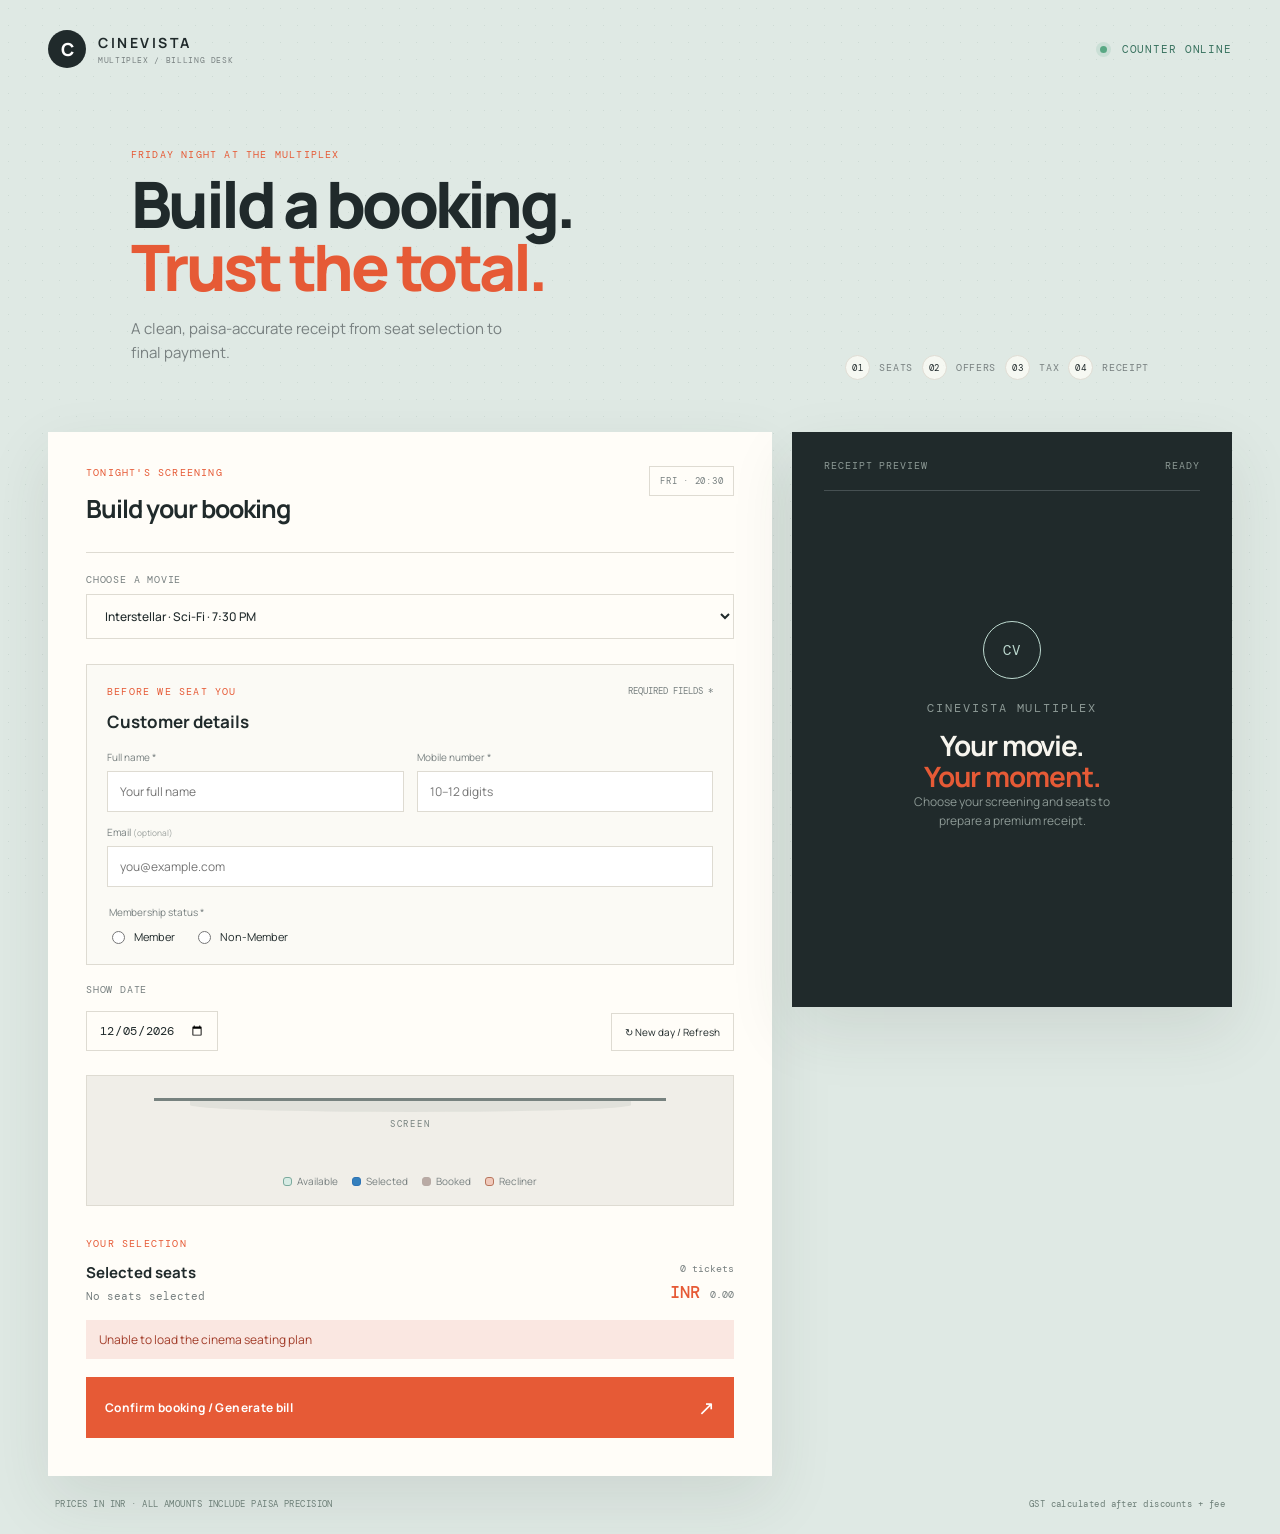
==== index.html @ 0a4f2392 "Complete cinema pricing and booking engine" ====
<!doctype html>
<html lang="en">
<head>
  <meta charset="utf-8">
  <meta name="viewport" content="width=device-width, initial-scale=1">
  <title>CineVista Multiplex | Billing Desk</title>
  <link rel="preconnect" href="https://fonts.googleapis.com">
  <link rel="preconnect" href="https://fonts.gstatic.com" crossorigin>
  <link href="https://fonts.googleapis.com/css2?family=DM+Mono:wght@400;500&family=Manrope:wght@400;500;600;700;800&display=swap" rel="stylesheet">
  <link rel="stylesheet" href="/styles.css">
</head>
<body>
  <main class="shell">
    <header class="topbar">
      <a class="brand" href="/" aria-label="CineVista billing desk home">
        <span class="brand-mark">C</span>
        <span>
          <strong>CINEVISTA</strong>
          <small>MULTIPLEX / BILLING DESK</small>
        </span>
      </a>
      <div class="status"><span class="status-dot"></span> Counter online</div>
    </header>

    <section class="intro">
      <div>
        <p class="eyebrow">Friday night at the multiplex</p>
        <h1>Build a booking.<br><em>Trust the total.</em></h1>
        <p class="intro-copy">A clean, paisa-accurate receipt from seat selection to final payment.</p>
      </div>
      <div class="flow-note">
        <span>01</span> seats
        <span>02</span> offers
        <span>03</span> tax
        <span>04</span> receipt
      </div>
    </section>

    <section class="workspace" aria-label="Booking calculator">
      <div class="booking-panel">
        <div class="panel-heading">
          <div>
            <p class="eyebrow">Tonight's screening</p>
            <h2>Build your booking</h2>
          </div>
            <span class="date-chip">FRI · 20:30</span>
        </div>

          <label class="movie-picker">
            <span class="field-label">Choose a movie</span>
            <select id="movie">
              <option value="interstellar">Interstellar · Sci-Fi · 7:30 PM</option>
              <option value="midnight-run">Midnight Run · Thriller · 9:45 PM</option>
              <option value="the-last-laugh">The Last Laugh · Comedy · 6:15 PM</option>
            </select>
          </label>

        <section class="customer-card" aria-labelledby="customer-heading">
          <div class="section-heading"><div><p class="eyebrow">Before we seat you</p><h3 id="customer-heading">Customer details</h3></div><span class="required-note">Required fields *</span></div>
          <div class="customer-grid">
            <label><span>Full name *</span><input id="customer-name" type="text" autocomplete="name" placeholder="Your full name"></label>
            <label><span>Mobile number *</span><input id="customer-mobile" type="tel" inputmode="numeric" autocomplete="tel" placeholder="10–12 digits"></label>
            <label class="email-field"><span>Email <small>(optional)</small></span><input id="customer-email" type="email" autocomplete="email" placeholder="you@example.com"></label>
          </div>
          <fieldset class="membership-field"><legend>Membership status *</legend><label><input type="radio" name="membership" value="Member"> Member</label><label><input type="radio" name="membership" value="Non-Member"> Non-Member</label></fieldset>
        </section>

        <div class="show-controls">
          <label><span class="field-label">Show date</span><input id="show-date" type="date"></label>
          <button id="new-day" class="new-day" type="button">↻ New day / Refresh</button>
        </div>

        <section class="auditorium" aria-label="Cinema seat selection">
          <div class="screen"><span>SCREEN</span></div>
          <div id="seat-map" class="seat-map" aria-label="Available cinema seats"></div>
          <div class="seat-legend">
            <span><i class="legend-dot available"></i>Available</span>
            <span><i class="legend-dot selected"></i>Selected</span>
            <span><i class="legend-dot booked"></i>Booked</span>
            <span><i class="legend-dot recliner-dot"></i>Recliner</span>
          </div>
        </section>

        <section class="selection-summary">
          <div>
            <p class="eyebrow">Your selection</p>
            <h3>Selected seats</h3>
            <p id="selected-seats">No seats selected</p>
          </div>
          <div class="selection-total"><span id="selected-count">0 tickets</span><strong>INR <span id="live-total">0.00</span></strong></div>
        </section>

        <div id="error" class="error" role="alert" hidden></div>
        <button id="calculate" class="calculate-button" type="button">
          <span>Confirm booking / Generate bill</span><span class="arrow">↗</span>
        </button>
      </div>

      <aside class="receipt-panel" aria-live="polite">
        <div class="receipt-topline"><span>RECEIPT PREVIEW</span><span id="receipt-id">READY</span></div>
        <div id="empty-receipt" class="empty-receipt">
          <div class="cinevista-seal">CV</div>
          <p class="empty-kicker">CINEVISTA MULTIPLEX</p>
          <h2>Your movie.<br><em>Your moment.</em></h2>
          <p>Choose your screening and seats to prepare a premium receipt.</p>
        </div>
        <div id="receipt" hidden>
          <div class="receipt-branding">
            <div class="receipt-logo">CV</div>
            <div><p class="eyebrow">CineVista Multiplex</p><h2>Your Movie. Your Moment.</h2></div>
          </div>
          <div class="receipt-meta">
            <span>BOOKING ID <strong id="receipt-number">CVM-000000-000</strong></span>
            <span><strong id="booking-date">--</strong> · <strong id="booking-time">--</strong></span>
          </div>
          <div class="customer-receipt"><p class="eyebrow">Customer details</p><strong id="receipt-customer-name">--</strong><span id="receipt-customer-contact">--</span><span id="receipt-customer-membership">--</span></div>
          <div class="movie-summary">
            <div><p class="eyebrow">Now screening</p><h2 id="movie-name">Interstellar</h2><p id="movie-genre" class="genre-label">Sci-Fi</p></div>
            <div class="movie-facts"><span>DATE <strong id="show-date-receipt">--</strong></span><span>SHOW <strong id="show-time">7:30 PM</strong></span><span>TICKETS <strong id="ticket-count">0 tickets</strong></span><span>STATUS <strong id="payment-status">Payment pending</strong></span></div>
          </div>
          <div class="seat-receipt"><span>SEATS</span><strong id="receipt-seats">--</strong><small id="receipt-categories">--</small></div>
          <div class="ticket-heading"><span>SEAT TIER / TICKETS</span><span>AMOUNT</span></div>
          <div id="line-items" class="line-items"></div>
          <div class="receipt-divider"></div>
          <div class="calculation-rows">
            <div><span>Base ticket total</span><strong>INR <span id="base-ticket-total">0.00</span></strong></div>
            <div class="discount"><span>Festival discount</span><strong>− INR <span id="festival-discount">0.00</span></strong></div>
            <div class="discount"><span>Member discount</span><strong>− INR <span id="member-discount">0.00</span></strong></div>
            <div><span>Discounted subtotal</span><strong>INR <span id="discounted-subtotal">0.00</span></strong></div>
            <div><span>Convenience fee</span><strong>INR <span id="convenience-fee">0.00</span></strong></div>
            <div><span>GST <small>(18%)</small></span><strong>INR <span id="gst">0.00</span></strong></div>
          </div>
          <div class="total-row"><span>Final payable amount</span><strong>INR <span id="final-total">0.00</span></strong></div>
          <div class="experience"><span class="experience-icon" id="experience-icon">✦</span><span><strong>Great Choice for Your Movie Night!</strong><small><span id="experience-label">Mind Bending</span> · A perfect match for tonight.</small></span></div>
          <p class="thank-you">Thank you for choosing CineVista Multiplex.<br>Enjoy your movie!</p>
          <div class="receipt-actions"><button id="print-receipt" class="print-receipt" type="button">Print Receipt <span>↗</span></button><button id="new-booking" class="new-booking" type="button">New booking</button></div>
        </div>
      </aside>
    </section>

    <footer><span>PRICES IN INR · ALL AMOUNTS INCLUDE PAISA PRECISION</span><span>GST calculated after discounts + fee</span></footer>
  </main>
  <script src="/app.js"></script>
</body>
</html>
---- styles.css ----
:root {
  --ink: #202a2b;
  --muted: #788080;
  --paper: #f4f0e8;
  --panel: #fffdf8;
  --line: #dedbd2;
  --accent: #e65a36;
  --accent-dark: #b64024;
  --mint: #bddad0;
  --gold: #e3b646;
  --shadow: 0 24px 60px rgba(50, 54, 48, .10);
}

* { box-sizing: border-box; }

body {
  margin: 0;
  color: var(--ink);
  background: #dfe9e4;
  font-family: "Manrope", sans-serif;
  min-width: 320px;
}

body::before {
  content: "";
  position: fixed;
  inset: 0;
  pointer-events: none;
  opacity: .32;
  background-image: radial-gradient(#aabdb5 0.7px, transparent 0.7px);
  background-size: 17px 17px;
}

.shell { max-width: 1280px; margin: 0 auto; padding: 30px 48px 24px; position: relative; }

.topbar { display: flex; align-items: center; justify-content: space-between; }
.brand { display: flex; align-items: center; gap: 12px; color: var(--ink); text-decoration: none; }
.brand-mark { display: grid; place-items: center; width: 38px; height: 38px; color: white; background: var(--ink); border-radius: 50%; font-weight: 800; font-size: 18px; }
.brand strong, .brand small { display: block; }
.brand strong { letter-spacing: .18em; font-size: 14px; }
.brand small { margin-top: 3px; color: var(--muted); font-family: "DM Mono", monospace; font-size: 8px; letter-spacing: .08em; }
.status { color: #39725f; font-family: "DM Mono", monospace; font-size: 11px; text-transform: uppercase; letter-spacing: .08em; }
.status-dot { display: inline-block; width: 7px; height: 7px; margin-right: 7px; border-radius: 50%; background: #59a884; box-shadow: 0 0 0 4px rgba(89, 168, 132, .15); }

.intro { display: flex; justify-content: space-between; align-items: flex-end; padding: 80px 7% 52px; }
.eyebrow { margin: 0 0 12px; color: var(--accent); font-family: "DM Mono", monospace; font-size: 10px; letter-spacing: .12em; text-transform: uppercase; }
h1, h2, h3, p { margin-top: 0; }
h1 { margin-bottom: 19px; font-size: clamp(42px, 5vw, 72px); line-height: .98; letter-spacing: -.055em; font-weight: 800; }
h1 em { color: var(--accent); font-style: normal; }
.intro-copy { max-width: 380px; color: var(--muted); font-size: 15px; line-height: 1.6; }
.flow-note { display: flex; gap: 9px; align-items: center; color: var(--muted); font-family: "DM Mono", monospace; font-size: 10px; text-transform: uppercase; letter-spacing: .07em; }
.flow-note span { display: grid; place-items: center; width: 25px; height: 25px; color: var(--ink); background: rgba(255,253,248,.7); border: 1px solid var(--line); border-radius: 50%; font-size: 9px; }

.workspace { display: grid; grid-template-columns: minmax(0, 1.4fr) minmax(350px, .85fr); gap: 20px; align-items: start; }
.booking-panel, .receipt-panel { background: var(--panel); box-shadow: var(--shadow); }
.booking-panel { padding: 34px 38px 38px; }
.receipt-panel { min-height: 575px; padding: 27px 32px 32px; background: var(--ink); color: #f7f5ee; }
.panel-heading { display: flex; justify-content: space-between; align-items: flex-start; padding-bottom: 26px; border-bottom: 1px solid var(--line); }
h2 { margin-bottom: 0; font-size: 25px; letter-spacing: -.04em; }
.date-chip, .count-badge { border: 1px solid var(--line); padding: 8px 10px; color: var(--muted); font-family: "DM Mono", monospace; font-size: 9px; letter-spacing: .08em; }
.movie-picker { display: block; padding: 20px 0 5px; }
.field-label { display: block; margin-bottom: 8px; color: var(--muted); font: 10px "DM Mono", monospace; letter-spacing: .08em; text-transform: uppercase; }
.movie-picker select { width: 100%; padding: 12px 14px; border: 1px solid var(--line); outline: 0; color: var(--ink); background: #fffdf8; font: 500 12px "Manrope", sans-serif; }
.movie-picker select:focus { border-color: var(--accent); }
.customer-card { margin-top: 20px; padding: 20px; border: 1px solid var(--line); background: #fbfaf5; }
.section-heading { display: flex; justify-content: space-between; align-items: start; gap: 12px; }
.section-heading h3 { margin: 0; font-size: 17px; }
.required-note { color: var(--muted); font: 9px "DM Mono", monospace; text-transform: uppercase; }
.customer-grid { display: grid; grid-template-columns: 1fr 1fr; gap: 13px; margin-top: 17px; }
.customer-grid label { display: grid; gap: 7px; color: var(--muted); font-size: 10px; }
.customer-grid .email-field { grid-column: 1 / -1; }
.customer-grid small { color: #9aa09d; }
.customer-grid input { width: 100%; padding: 11px 12px; border: 1px solid var(--line); outline: 0; color: var(--ink); background: white; font: 12px "Manrope", sans-serif; }
.customer-grid input:focus { border-color: var(--accent); box-shadow: 0 0 0 3px rgba(230, 90, 54, .1); }
.membership-field { display: flex; gap: 18px; margin: 18px 0 0; padding: 0; border: 0; color: var(--muted); font-size: 11px; }
.membership-field legend { width: 100%; margin-bottom: 9px; color: var(--muted); font-size: 10px; }
.membership-field label { display: flex; align-items: center; gap: 6px; color: var(--ink); cursor: pointer; }
.membership-field input { accent-color: var(--accent); }
.show-controls { display: flex; align-items: end; justify-content: space-between; gap: 15px; margin-top: 18px; }
.show-controls label { display: grid; gap: 7px; }
.show-controls input { padding: 10px 12px; border: 1px solid var(--line); color: var(--ink); background: #fffdf8; font: 12px "DM Mono", monospace; }
.new-day { padding: 11px 13px; border: 1px solid var(--line); color: var(--ink); background: #fffdf8; cursor: pointer; font: 10px "Manrope", sans-serif; }
.new-day:hover { border-color: var(--accent); color: var(--accent); }
.auditorium { margin: 24px 0 13px; padding: 22px 18px 17px; background: #f0eee8; border: 1px solid var(--line); }
.screen { position: relative; height: 34px; margin: 0 8% 24px; border-top: 3px solid #77827f; text-align: center; }
.screen::before { content: ""; position: absolute; top: -3px; left: 7%; right: 7%; height: 14px; border-radius: 0 0 50% 50%; background: rgba(119, 130, 127, .12); }
.screen span { position: relative; top: 9px; color: #77827f; font: 9px "DM Mono", monospace; letter-spacing: .2em; }
.seat-map { display: grid; gap: 9px; }
.seat-row { display: flex; align-items: center; gap: 9px; }
.row-label { width: 14px; color: var(--muted); font: 10px "DM Mono", monospace; text-align: center; }
.seat-cluster { display: grid; grid-template-columns: repeat(4, minmax(27px, 1fr)) 18px repeat(3, minmax(27px, 1fr)); gap: 7px; flex: 1; }
.seat { min-width: 27px; aspect-ratio: 1.15; padding: 0; border: 1px solid #7baa9d; border-radius: 5px 5px 8px 8px; color: #356d5f; background: #d7ebe4; cursor: pointer; font: 10px "DM Mono", monospace; transition: transform .15s, background .15s; }
.seat:hover:not(:disabled) { transform: translateY(-2px); background: #c2e2d8; }
.seat.is-selected { border-color: #2d73b5; color: white; background: #347fbd; box-shadow: 0 0 0 3px rgba(52, 127, 189, .18); }
.seat.is-booked { border-color: #b7aaa4; color: #fff; background: #b9aaa4; cursor: not-allowed; opacity: .75; }
.seat-gold { border-color: #c89d33; color: #896715; background: #f8e8b1; }
.seat-gold.is-selected { border-color: #2d73b5; color: white; background: #347fbd; }
.seat-recliner { min-width: 33px; border-color: #b8755c; color: #914b36; background: #f0c9bb; }
.seat-recliner.is-selected { border-color: #2d73b5; color: white; background: #347fbd; }
.seat-aisle { display: block; }
.seat-legend { display: flex; flex-wrap: wrap; justify-content: center; gap: 14px; margin-top: 18px; color: var(--muted); font-size: 10px; }
.seat-legend span { display: inline-flex; align-items: center; gap: 5px; }
.legend-dot { display: inline-block; width: 9px; height: 9px; border: 1px solid; border-radius: 3px; }
.legend-dot.available { border-color: #7baa9d; background: #d7ebe4; }
.legend-dot.selected { border-color: #2d73b5; background: #347fbd; }
.legend-dot.booked { border-color: #b7aaa4; background: #b9aaa4; }
.legend-dot.recliner-dot { border-color: #b8755c; background: #f0c9bb; }
.selection-summary { display: flex; justify-content: space-between; align-items: end; gap: 15px; padding: 18px 0 23px; border-bottom: 1px solid var(--line); }
.selection-summary h3 { margin: 0 0 6px; font-size: 15px; }
.selection-summary p:last-child { margin: 0; color: var(--muted); font: 11px "DM Mono", monospace; }
.selection-total { display: grid; gap: 6px; text-align: right; }
.selection-total span { color: var(--muted); font: 10px "DM Mono", monospace; }
.selection-total strong { color: var(--accent); font: 500 17px "DM Mono", monospace; }

.tier-list { padding: 9px 0; }
.tier-row { display: grid; grid-template-columns: 12px minmax(100px, 1fr) auto 114px; gap: 16px; align-items: center; padding: 19px 0; border-bottom: 1px solid var(--line); }
.tier-swatch { width: 8px; height: 42px; border-radius: 5px; }
.silver { background: #aeb7b6; }
.gold { background: var(--gold); }
.recliner { background: #c97b61; }
.tier-info h3 { margin: 0 0 4px; font-size: 15px; }
.tier-info p, .tier-price small { margin: 0; color: var(--muted); font-size: 11px; }
.tier-price { text-align: right; font-family: "DM Mono", monospace; font-size: 12px; }
.tier-price small { display: block; margin-top: 3px; font-family: "Manrope", sans-serif; font-size: 9px; }
.stepper { display: flex; align-items: center; justify-content: space-between; height: 38px; border: 1px solid var(--line); }
.stepper-button { width: 34px; height: 100%; border: 0; color: var(--accent); background: transparent; cursor: pointer; font-size: 20px; }
.stepper-button:hover { background: #f4e9e3; }
.quantity { width: 42px; border: 0; outline: 0; color: var(--ink); background: transparent; text-align: center; font: 500 13px "DM Mono", monospace; }
.quantity::-webkit-inner-spin-button { appearance: none; }

.member-option { display: flex; align-items: center; gap: 12px; margin: 25px 0 27px; cursor: pointer; }
.member-option input { position: absolute; opacity: 0; }
.custom-check { display: grid; place-items: center; width: 23px; height: 23px; border: 1px solid #bfc5be; color: transparent; font-size: 14px; }
.member-option input:checked + .custom-check { border-color: var(--accent); color: white; background: var(--accent); }
.member-option strong, .member-option small { display: block; }
.member-option strong { font-size: 12px; }
.member-option small { margin-top: 3px; color: var(--muted); font-size: 11px; }
.calculate-button { display: flex; align-items: center; justify-content: space-between; width: 100%; padding: 17px 19px; border: 0; color: white; background: var(--accent); cursor: pointer; font: 700 12px "Manrope", sans-serif; letter-spacing: .03em; }
.calculate-button:hover { background: var(--accent-dark); }
.calculate-button:disabled { opacity: .65; cursor: wait; }
.arrow { font-size: 20px; font-weight: 400; }
.error { margin: -7px 0 18px; padding: 11px 13px; color: #a23d2a; background: #fae7e1; font-size: 12px; }

.receipt-topline { display: flex; justify-content: space-between; padding-bottom: 18px; color: #8c9995; border-bottom: 1px solid #465052; font: 10px "DM Mono", monospace; letter-spacing: .09em; }
.empty-receipt { display: grid; place-items: center; align-content: center; min-height: 480px; text-align: center; }
.receipt-icon { display: grid; place-items: center; width: 42px; height: 42px; margin-bottom: 20px; border: 1px solid #63716e; color: #bddad0; border-radius: 50%; font-size: 22px; }
.cinevista-seal, .receipt-logo { display: grid; place-items: center; border: 1px solid var(--mint); color: var(--mint); border-radius: 50%; font-family: "DM Mono", monospace; letter-spacing: .08em; }
.cinevista-seal { width: 58px; height: 58px; margin-bottom: 20px; font-size: 14px; }
.empty-kicker { margin-bottom: 12px; color: var(--mint); font: 10px "DM Mono", monospace; letter-spacing: .16em; }
.empty-receipt h2 { color: #f7f5ee; font-size: 28px; line-height: 1.1; }
.empty-receipt h2 em { color: var(--accent); font-style: normal; }
.empty-receipt p { max-width: 220px; color: #8c9995; font-size: 12px; line-height: 1.6; }
#receipt { animation: reveal .35s ease-out; }
@keyframes reveal { from { opacity: 0; transform: translateY(7px); } to { opacity: 1; transform: translateY(0); } }
.receipt-branding { display: flex; align-items: center; gap: 12px; padding: 25px 0 17px; }
.receipt-logo { width: 42px; height: 42px; font-size: 11px; }
.receipt-branding h2 { color: var(--mint); font-size: 15px; letter-spacing: .01em; }
.receipt-branding .eyebrow { margin-bottom: 5px; }
.receipt-meta { display: flex; justify-content: space-between; gap: 10px; padding: 11px 0; border-top: 1px solid #465052; border-bottom: 1px solid #465052; color: #8c9995; font: 9px "DM Mono", monospace; letter-spacing: .04em; }
.receipt-meta strong { color: #f7f5ee; font-weight: 500; }
.customer-receipt { display: grid; gap: 4px; padding: 13px 0 4px; color: #aeb9b5; font-size: 10px; }
.customer-receipt .eyebrow { margin-bottom: 3px; color: var(--mint); }
.customer-receipt strong { color: #f7f5ee; font-size: 13px; }
.movie-summary { display: flex; justify-content: space-between; gap: 12px; padding: 22px 0 17px; }
.movie-summary h2 { color: #fffdf8; font-size: 22px; }
.movie-summary .eyebrow { margin-bottom: 7px; color: var(--mint); }
.genre-label { margin: 5px 0 0; color: var(--accent); font: 10px "DM Mono", monospace; letter-spacing: .1em; text-transform: uppercase; }
.movie-facts { display: grid; align-content: center; gap: 9px; color: #8c9995; font: 9px "DM Mono", monospace; text-align: right; }
.movie-facts strong { display: block; margin-top: 4px; color: #f7f5ee; font-weight: 500; }
.seat-receipt { display: grid; gap: 6px; margin-bottom: 17px; padding: 12px 13px; border-left: 3px solid var(--mint); background: #263334; }
.seat-receipt span { color: #8c9995; font: 9px "DM Mono", monospace; letter-spacing: .1em; }
.seat-receipt strong { color: #f7f5ee; font: 500 14px "DM Mono", monospace; }
.seat-receipt small { color: #aeb9b5; font-size: 10px; }
.count-badge { border-color: #53605e; color: #bcc7c2; }
.ticket-heading { display: flex; justify-content: space-between; padding: 0 0 7px; color: #75827f; font: 9px "DM Mono", monospace; letter-spacing: .08em; }
.line-items { color: #f7f5ee; font-size: 12px; }
.line-item, .calculation-rows div { display: flex; justify-content: space-between; gap: 12px; padding: 7px 0; }
.line-item span:last-child, .calculation-rows strong { font-family: "DM Mono", monospace; font-size: 11px; font-weight: 500; }
.line-item small { color: #8c9995; }
.receipt-divider { margin: 14px 0 9px; border-top: 1px dashed #52605e; }
.calculation-rows { color: #aeb9b5; font-size: 11px; }
.calculation-rows strong { color: #f7f5ee; }
.calculation-rows .discount, .calculation-rows .discount strong { color: #e7a28f; }
.calculation-rows small { color: #8c9995; font-size: 9px; }
.total-row { display: flex; justify-content: space-between; align-items: end; margin-top: 19px; padding-top: 20px; border-top: 1px solid #53605e; color: #bddad0; font-size: 12px; }
.total-row strong { color: #fffdf8; font: 500 25px "DM Mono", monospace; }
.experience { display: flex; align-items: center; gap: 10px; margin-top: 22px; padding: 13px; border: 1px solid #53605e; color: #f7f5ee; }
.experience-icon { display: grid; place-items: center; width: 28px; height: 28px; color: var(--ink); background: var(--mint); border-radius: 50%; font-size: 14px; }
.experience strong, .experience small { display: block; }
.experience strong { font-size: 11px; }
.experience small { margin-top: 4px; color: #9eaaa6; font-size: 10px; }
.thank-you { margin: 18px 0 0; color: #8c9995; font-size: 10px; line-height: 1.7; text-align: center; }
.receipt-actions { display: grid; grid-template-columns: 1fr 1fr; gap: 8px; margin-top: 19px; }
.print-receipt { padding: 12px; border: 0; color: var(--ink); background: var(--mint); cursor: pointer; font: 700 11px "Manrope", sans-serif; }
.print-receipt:hover { background: #d8eee6; }
.new-booking { width: 100%; margin-top: 25px; padding: 12px; border: 1px solid #53605e; color: #bddad0; background: transparent; cursor: pointer; font: 11px "Manrope", sans-serif; }
.new-booking:hover { border-color: #bddad0; }
footer { display: flex; justify-content: space-between; padding: 22px 7px 0; color: #6d7f78; font: 9px "DM Mono", monospace; letter-spacing: .05em; }

@media (max-width: 860px) {
  .shell { padding: 24px 22px; }
  .intro { padding: 58px 2% 34px; }
  .flow-note { display: none; }
  .workspace { grid-template-columns: 1fr; }
  .receipt-panel { min-height: 450px; }
  .empty-receipt { min-height: 330px; }
}

@media (max-width: 540px) {
  .status { font-size: 0; }
  .status-dot { margin: 0; }
  .intro { padding-top: 48px; }
  h1 { font-size: 45px; }
  .booking-panel, .receipt-panel { padding-left: 22px; padding-right: 22px; }
  .customer-card { padding: 15px; }
  .customer-grid { grid-template-columns: 1fr; }
  .customer-grid .email-field { grid-column: auto; }
  .show-controls { align-items: stretch; flex-direction: column; }
  .new-day { width: 100%; }
  .auditorium { padding-left: 8px; padding-right: 8px; }
  .seat-cluster { gap: 4px; grid-template-columns: repeat(4, minmax(22px, 1fr)) 10px repeat(3, minmax(22px, 1fr)); }
  .seat { min-width: 22px; font-size: 8px; }
  .seat-recliner { min-width: 25px; }
  .seat-row { gap: 4px; }
  .seat-legend { gap: 8px; font-size: 9px; }
  .selection-summary { align-items: start; flex-direction: column; }
  .selection-total { width: 100%; display: flex; justify-content: space-between; align-items: center; text-align: left; }
  .tier-row { grid-template-columns: 8px minmax(90px, 1fr) 96px; gap: 10px; }
  .tier-price { grid-column: 2; grid-row: 2; text-align: left; }
  .stepper { grid-column: 3; grid-row: 1 / span 2; }
  footer { display: block; line-height: 2; }
}

@media print {
  @page { size: A4; margin: 14mm; }
  body { min-width: 0; background: white; }
  body::before { display: none; }
  body * { visibility: hidden; }
  .receipt-panel, .receipt-panel * { visibility: visible; }
  .receipt-panel { position: absolute; inset: 0; width: 100%; min-height: 0; padding: 12mm; background: white; color: #202a2b; box-shadow: none; }
  .receipt-topline, .receipt-panel .receipt-topline, .receipt-panel .receipt-meta { color: #788080; border-color: #dedbd2; }
  .receipt-branding h2, .movie-summary h2, .line-items, .calculation-rows strong, .total-row strong, .experience strong { color: #202a2b; }
  .receipt-branding .eyebrow, .movie-summary .eyebrow { color: #b64024; }
  .receipt-logo, .cinevista-seal { color: #b64024; border-color: #b64024; }
  .receipt-meta strong, .movie-facts strong { color: #202a2b; }
  .movie-summary, .line-item, .calculation-rows, .total-row, .experience, .thank-you { color: #202a2b; }
  .movie-facts, .calculation-rows, .thank-you, .experience small, .line-item small { color: #788080; }
  .seat-receipt { border-color: #b64024; background: #f4f0e8; }
  .seat-receipt span, .seat-receipt small { color: #788080; }
  .seat-receipt strong { color: #202a2b; }
  .customer-receipt, .customer-receipt strong { color: #202a2b; }
  .customer-receipt .eyebrow { color: #b64024; }
  .receipt-divider, .total-row, .receipt-meta { border-color: #dedbd2; }
  .calculation-rows .discount, .calculation-rows .discount strong { color: #b64024; }
  .experience { border-color: #dedbd2; background: #f4f0e8; }
  .experience-icon { color: #202a2b; }
  .receipt-actions { display: none; }
}
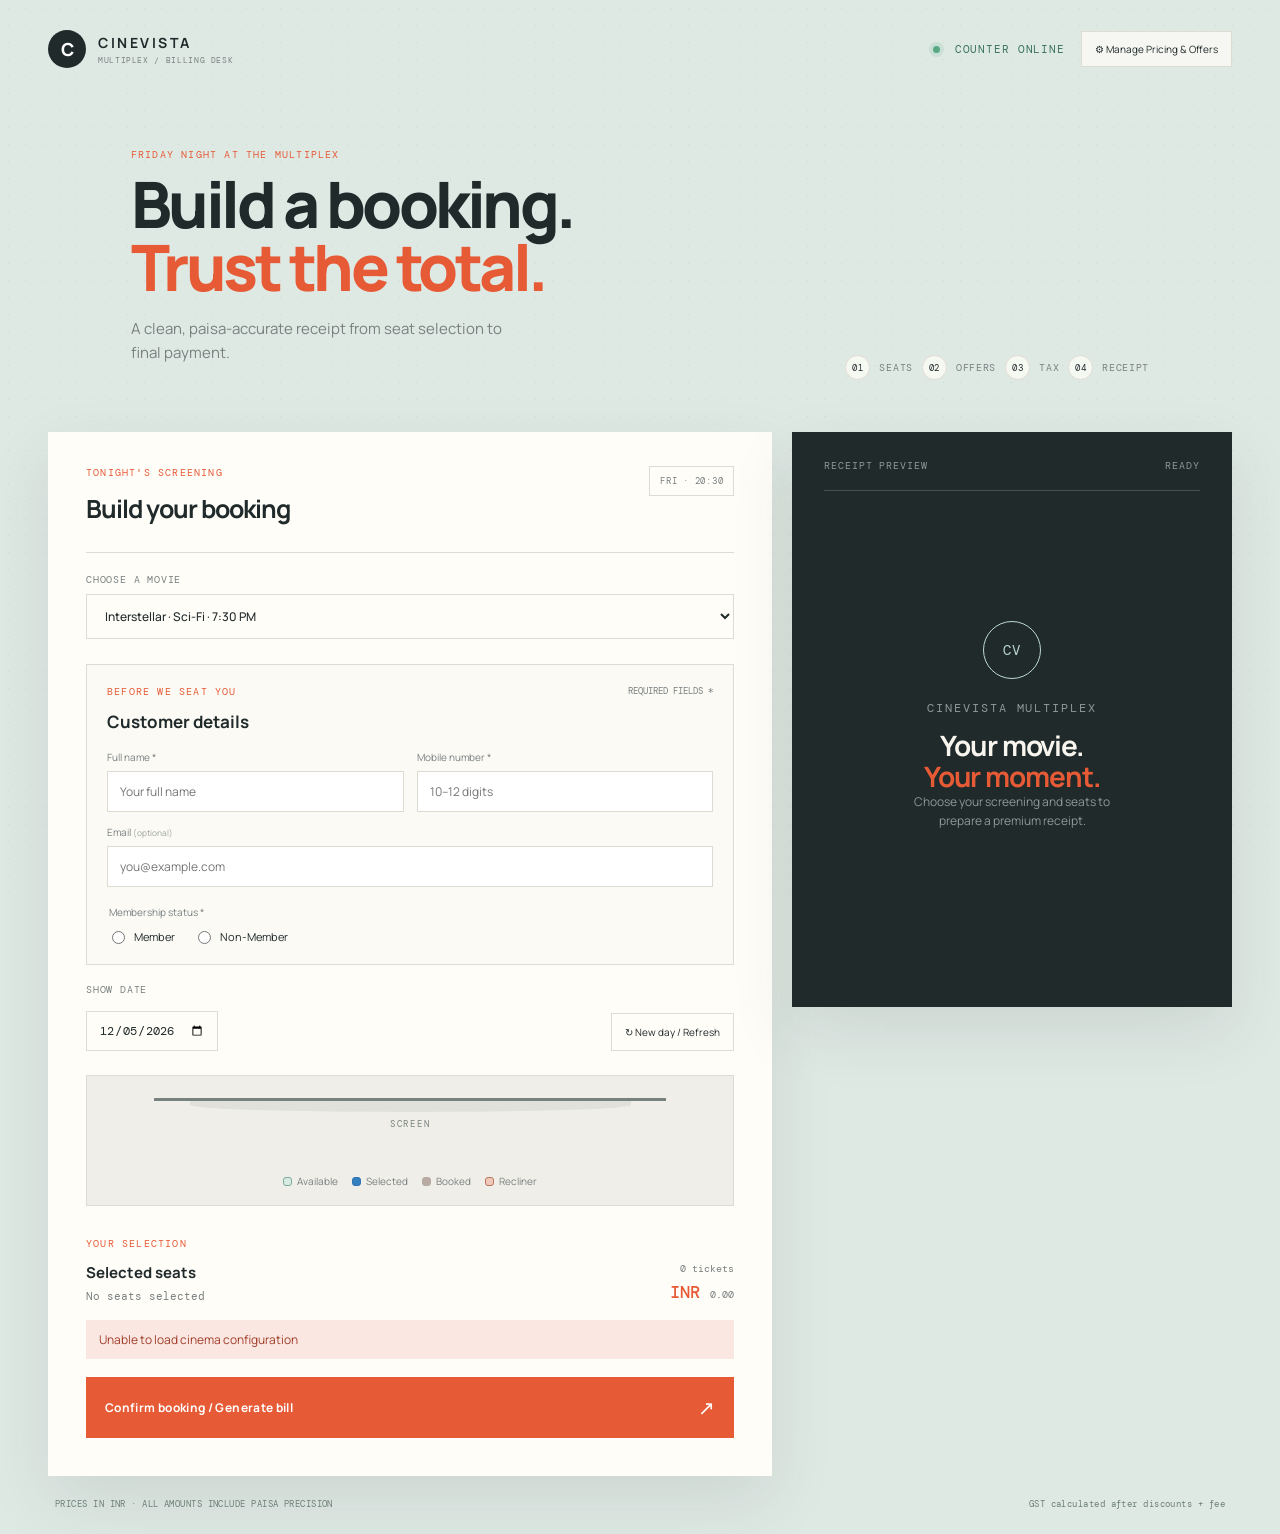
==== commit a79ecace: "Add pricing management and messy price import" ====
--- a/index.html
+++ b/index.html
@@ -19,8 +19,21 @@
           <small>MULTIPLEX / BILLING DESK</small>
         </span>
       </a>
-      <div class="status"><span class="status-dot"></span> Counter online</div>
+      <div class="topbar-actions"><div class="status"><span class="status-dot"></span> Counter online</div><button id="manage-pricing" class="manage-pricing" type="button">⚙ Manage Pricing &amp; Offers</button></div>
     </header>
+
+    <section id="pricing-panel" class="pricing-panel" hidden aria-labelledby="pricing-panel-title">
+      <div class="pricing-panel-heading"><div><p class="eyebrow">Operator controls</p><h2 id="pricing-panel-title">Pricing &amp; offers management</h2><p>Changes are saved to the same configuration used by the customer bill.</p></div><button id="close-pricing" class="panel-close" type="button" aria-label="Close pricing management">×</button></div>
+      <div id="pricing-panel-error" class="panel-error" hidden></div>
+      <div id="pricing-panel-success" class="panel-success" hidden></div>
+      <div class="pricing-panel-grid">
+        <section class="pricing-section"><p class="eyebrow">Default seat pricing</p><h3>Category prices</h3><div class="pricing-fields"><label>Silver <input id="manage-silver" type="number" min="0" step="0.01"></label><label>Gold <input id="manage-gold" type="number" min="0" step="0.01"></label><label>Recliner <input id="manage-recliner" type="number" min="0" step="0.01"></label></div></section>
+        <section class="pricing-section"><p class="eyebrow">Customer rules</p><h3>Fees, tax &amp; membership</h3><div class="pricing-fields"><label>Member discount % <input id="manage-member-rate" type="number" min="0" max="100" step="0.01"></label><label>Member cap <input id="manage-member-cap" type="number" min="0" step="0.01"></label><label>Convenience fee / ticket <input id="manage-fee" type="number" min="0" step="0.01"></label><label>GST % <input id="manage-gst" type="number" min="0" max="100" step="0.01"></label></div></section>
+        <section class="pricing-section wide-section"><p class="eyebrow">Movie-specific pricing</p><h3>Demand &amp; discount eligibility</h3><div class="manage-movie-row"><label>Movie <select id="manage-movie"></select></label><label>Demand <select id="manage-demand"><option>Highly Demanded</option><option>Normal</option><option>Low Demand</option></select></label><label class="manage-checkbox"><input id="manage-discount-eligible" type="checkbox"> Festival discount enabled</label></div><div class="pricing-fields"><label>Silver <input id="manage-movie-silver" type="number" min="0" step="0.01"></label><label>Gold <input id="manage-movie-gold" type="number" min="0" step="0.01"></label><label>Recliner <input id="manage-movie-recliner" type="number" min="0" step="0.01"></label><label>Discount reason <input id="manage-discount-reason" type="text" placeholder="Reason shown on receipt"></label></div></section>
+        <section class="pricing-section wide-section"><p class="eyebrow">Festival management</p><h3>Active offer</h3><div class="manage-movie-row"><label>Festival / offer <select id="manage-offer"></select></label><label>Type <select id="manage-offer-type"><option value="flat">Flat amount</option><option value="percentage">Percentage</option></select></label><label>Value <input id="manage-offer-value" type="number" min="0" step="0.01"></label><label class="manage-checkbox"><input id="manage-offer-active" type="checkbox"> Active</label></div><div class="pricing-fields"><label>Start date <input id="manage-offer-start" type="date"></label><label>End date <input id="manage-offer-end" type="date"></label></div><div id="manage-offer-movies" class="offer-movies"></div></section>
+      </div>
+      <div class="pricing-panel-actions"><button id="cancel-pricing" class="secondary-action" type="button">Cancel</button><button id="save-pricing" class="primary-action" type="button">Save Changes</button></div>
+    </section>
 
     <section class="intro">
       <div>
@@ -128,7 +141,7 @@
             <div class="discount"><span>Member discount</span><strong>− INR <span id="member-discount">0.00</span></strong></div>
             <div><span>Discounted subtotal</span><strong>INR <span id="discounted-subtotal">0.00</span></strong></div>
             <div><span>Convenience fee</span><strong>INR <span id="convenience-fee">0.00</span></strong></div>
-            <div><span>GST <small>(18%)</small></span><strong>INR <span id="gst">0.00</span></strong></div>
+            <div><span>GST <small id="gst-label">(configured)</small></span><strong>INR <span id="gst">0.00</span></strong></div>
           </div>
           <div class="total-row"><span>Final payable amount</span><strong>INR <span id="final-total">0.00</span></strong></div>
           <div class="experience"><span class="experience-icon" id="experience-icon">✦</span><span><strong>Great Choice for Your Movie Night!</strong><small><span id="experience-label">Mind Bending</span> · A perfect match for tonight.</small></span></div>
--- a/styles.css
+++ b/styles.css
@@ -41,6 +41,37 @@
 .brand small { margin-top: 3px; color: var(--muted); font-family: "DM Mono", monospace; font-size: 8px; letter-spacing: .08em; }
 .status { color: #39725f; font-family: "DM Mono", monospace; font-size: 11px; text-transform: uppercase; letter-spacing: .08em; }
 .status-dot { display: inline-block; width: 7px; height: 7px; margin-right: 7px; border-radius: 50%; background: #59a884; box-shadow: 0 0 0 4px rgba(89, 168, 132, .15); }
+.topbar-actions { display: flex; align-items: center; gap: 16px; }
+.manage-pricing { padding: 10px 13px; border: 1px solid var(--line); color: var(--ink); background: rgba(255,253,248,.7); cursor: pointer; font: 10px "Manrope", sans-serif; }
+.manage-pricing:hover { border-color: var(--accent); color: var(--accent); }
+.pricing-panel { margin: 20px 0 30px; padding: 28px 32px; background: var(--ink); color: #f7f5ee; box-shadow: var(--shadow); animation: reveal .25s ease-out; }
+.pricing-panel-heading { display: flex; justify-content: space-between; gap: 20px; padding-bottom: 20px; border-bottom: 1px solid #465052; }
+.pricing-panel-heading h2 { color: var(--mint); }
+.pricing-panel-heading p:last-child { margin: 7px 0 0; color: #9eaaa6; font-size: 11px; }
+.pricing-panel .eyebrow { color: var(--mint); }
+.panel-close { width: 30px; height: 30px; border: 1px solid #53605e; color: #bddad0; background: transparent; cursor: pointer; font-size: 22px; line-height: 1; }
+.panel-close:hover { border-color: var(--mint); }
+.pricing-panel-grid { display: grid; grid-template-columns: 1fr 1fr; gap: 14px; padding: 22px 0; }
+.pricing-section { padding: 18px; border: 1px solid #465052; background: #263334; }
+.pricing-section h3 { margin: 0 0 15px; font-size: 16px; }
+.wide-section { grid-column: 1 / -1; }
+.pricing-fields { display: grid; grid-template-columns: repeat(3, 1fr); gap: 11px; }
+.pricing-fields label, .manage-movie-row label { display: grid; gap: 7px; color: #aeb9b5; font-size: 10px; }
+.pricing-fields input, .pricing-fields select, .manage-movie-row select, .manage-movie-row input { width: 100%; padding: 9px 10px; border: 1px solid #53605e; outline: 0; color: #f7f5ee; background: #202a2b; font: 11px "DM Mono", monospace; }
+.manage-movie-row { display: grid; grid-template-columns: 1.4fr 1fr 1.25fr; gap: 11px; margin-bottom: 13px; }
+.manage-checkbox { display: flex !important; align-items: center; align-content: center; gap: 7px !important; padding-top: 19px; }
+.manage-checkbox input { width: auto; accent-color: var(--mint); }
+.offer-movies { display: flex; flex-wrap: wrap; gap: 10px; margin-top: 13px; }
+.offer-movies label { padding: 8px 10px; border: 1px solid #53605e; color: #aeb9b5; font-size: 10px; }
+.offer-movies input { accent-color: var(--mint); }
+.offer-movies small { display: block; margin-top: 4px; color: #e7a28f; }
+.pricing-panel-actions { display: flex; justify-content: flex-end; gap: 9px; padding-top: 19px; border-top: 1px solid #465052; }
+.primary-action, .secondary-action { padding: 12px 17px; cursor: pointer; font: 700 11px "Manrope", sans-serif; }
+.primary-action { border: 0; color: var(--ink); background: var(--mint); }
+.secondary-action { border: 1px solid #53605e; color: #bddad0; background: transparent; }
+.panel-error, .panel-success { margin-top: 17px; padding: 11px 13px; font-size: 11px; }
+.panel-error { color: #ffc0ae; background: #55362f; }
+.panel-success { color: #bfe9d8; background: #285044; }
 
 .intro { display: flex; justify-content: space-between; align-items: flex-end; padding: 80px 7% 52px; }
 .eyebrow { margin: 0 0 12px; color: var(--accent); font-family: "DM Mono", monospace; font-size: 10px; letter-spacing: .12em; text-transform: uppercase; }
@@ -204,11 +235,15 @@
   .workspace { grid-template-columns: 1fr; }
   .receipt-panel { min-height: 450px; }
   .empty-receipt { min-height: 330px; }
+  .pricing-panel-grid { grid-template-columns: 1fr; }
+  .wide-section { grid-column: auto; }
 }
 
 @media (max-width: 540px) {
   .status { font-size: 0; }
   .status-dot { margin: 0; }
+  .topbar-actions { gap: 8px; }
+  .manage-pricing { padding: 8px; font-size: 9px; }
   .intro { padding-top: 48px; }
   h1 { font-size: 45px; }
   .booking-panel, .receipt-panel { padding-left: 22px; padding-right: 22px; }
@@ -229,6 +264,11 @@
   .tier-price { grid-column: 2; grid-row: 2; text-align: left; }
   .stepper { grid-column: 3; grid-row: 1 / span 2; }
   footer { display: block; line-height: 2; }
+  .pricing-panel { padding: 20px 17px; }
+  .pricing-fields, .manage-movie-row { grid-template-columns: 1fr; }
+  .manage-checkbox { padding-top: 0; }
+  .pricing-panel-actions { flex-direction: column-reverse; }
+  .primary-action, .secondary-action { width: 100%; }
 }
 
 @media print {
